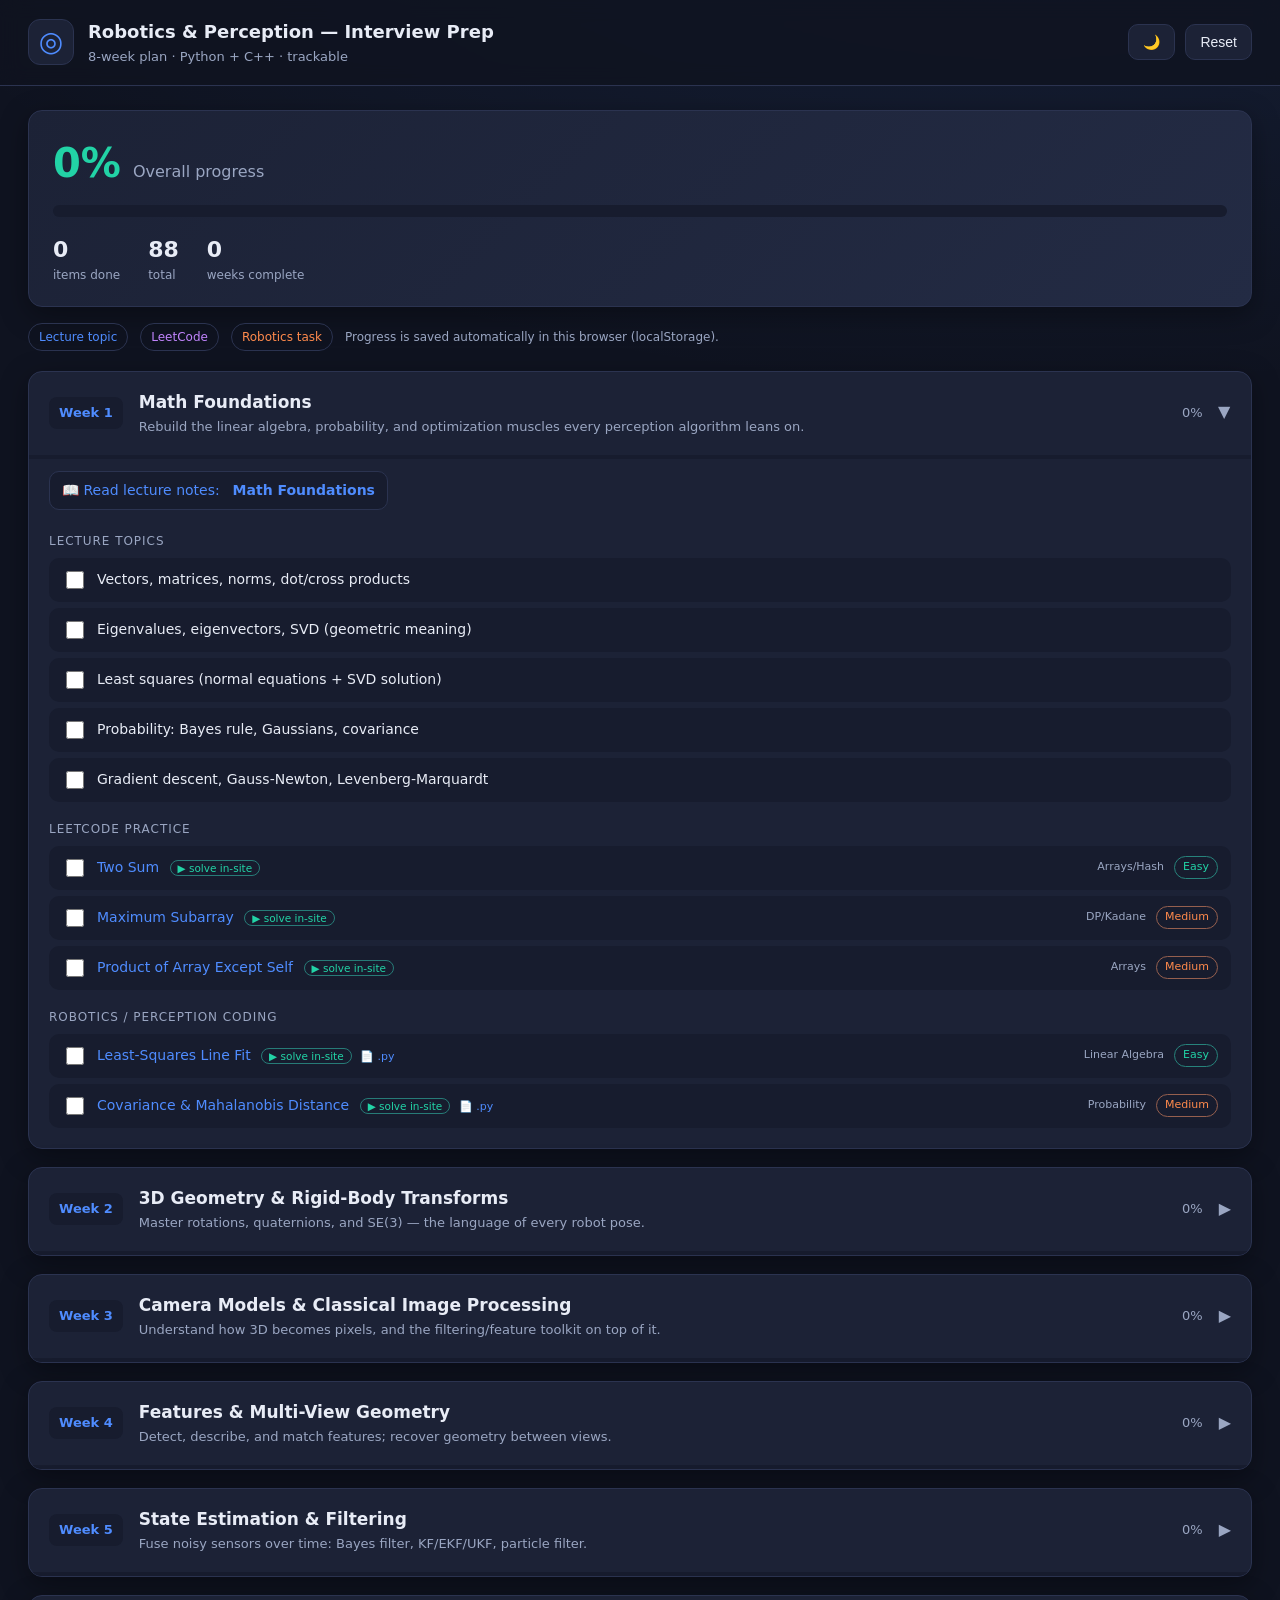
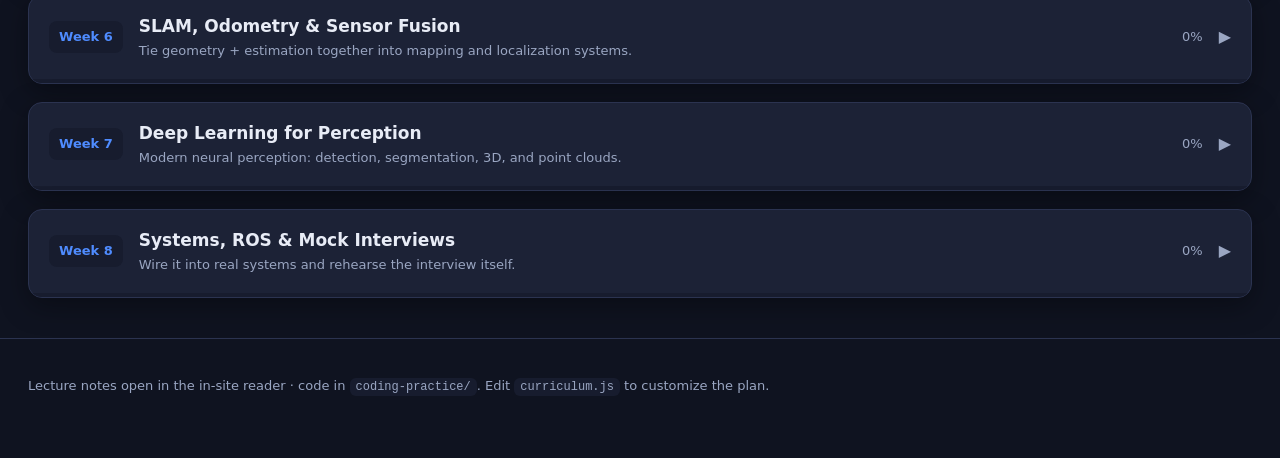
==== index.html @ abfc3ccd "Add SVG diagrams for epipolar geometry, Kalman filter loop, pinhole camera model, and SLAM pose grap" ====
<!DOCTYPE html>
<html lang="en">
<head>
  <meta charset="UTF-8" />
  <meta name="viewport" content="width=device-width, initial-scale=1.0" />
  <title>Robotics & Perception — Interview Prep Tracker</title>
  <link rel="stylesheet" href="style.css" />
  <link rel="preconnect" href="https://fonts.googleapis.com" />
</head>
<body>
  <header class="topbar">
    <div class="brand">
      <span class="logo">◎</span>
      <div>
        <h1>Robotics &amp; Perception — Interview Prep</h1>
        <p class="subtitle">8-week plan · Python + C++ · trackable</p>
      </div>
    </div>
    <div class="header-actions">
      <button id="theme-btn" class="ghost-btn" title="Toggle theme">🌙</button>
      <button id="reset-btn" class="ghost-btn danger" title="Reset all progress">Reset</button>
    </div>
  </header>

  <section class="dashboard">
    <div class="overall-card">
      <div class="overall-text">
        <span class="big-pct" id="overall-pct">0%</span>
        <span class="overall-label">Overall progress</span>
      </div>
      <div class="progress-track big"><div class="progress-fill" id="overall-fill"></div></div>
      <div class="stat-row">
        <div class="stat"><span id="done-count">0</span><label>items done</label></div>
        <div class="stat"><span id="total-count">0</span><label>total</label></div>
        <div class="stat"><span id="streak">0</span><label>weeks complete</label></div>
      </div>
    </div>
    <div class="legend">
      <span class="chip topic">Lecture topic</span>
      <span class="chip lc">LeetCode</span>
      <span class="chip rob">Robotics task</span>
      <span class="hint">Progress is saved automatically in this browser (localStorage).</span>
    </div>
  </section>

  <main id="weeks"></main>

  <footer>
    <p>Lecture notes open in the in-site reader · code in <code>coding-practice/</code>.
       Edit <code>curriculum.js</code> to customize the plan.</p>
  </footer>

  <script src="curriculum.js"></script>
  <script src="app.js"></script>
</body>
</html>
---- style.css ----
:root {
  --bg: #0f1320;
  --bg-soft: #171c2e;
  --card: #1c2236;
  --card-2: #232b44;
  --text: #e8ecf6;
  --muted: #9aa6c2;
  --accent: #4f8cff;
  --accent-2: #22d3a6;
  --rob: #ff8a4c;
  --lc: #c084fc;
  --topic: #4f8cff;
  --danger: #ff5d6c;
  --border: #2b3350;
  --shadow: 0 8px 28px rgba(0,0,0,.35);
  --radius: 14px;
}
[data-theme="light"] {
  --bg: #f3f5fb; --bg-soft: #e9edf7; --card: #ffffff; --card-2: #f4f6fc;
  --text: #1a2238; --muted: #5b6786; --border: #dce2f0;
  --shadow: 0 8px 24px rgba(40,60,120,.10);
}
* { box-sizing: border-box; }
body {
  margin: 0; background: radial-gradient(1200px 600px at 80% -10%, rgba(79,140,255,.12), transparent), var(--bg);
  color: var(--text);
  font-family: system-ui, -apple-system, "Segoe UI", Roboto, Helvetica, Arial, sans-serif;
  line-height: 1.5;
}
.topbar {
  display: flex; justify-content: space-between; align-items: center;
  padding: 18px 28px; border-bottom: 1px solid var(--border);
  position: sticky; top: 0; backdrop-filter: blur(10px);
  background: color-mix(in srgb, var(--bg) 80%, transparent); z-index: 10;
}
.brand { display: flex; gap: 14px; align-items: center; }
.logo {
  font-size: 28px; color: var(--accent);
  background: var(--card); border: 1px solid var(--border);
  width: 46px; height: 46px; display: grid; place-items: center; border-radius: 12px;
}
.topbar h1 { font-size: 18px; margin: 0; }
.subtitle { margin: 2px 0 0; color: var(--muted); font-size: 13px; }
.header-actions { display: flex; gap: 10px; }
.ghost-btn {
  background: var(--card); color: var(--text); border: 1px solid var(--border);
  padding: 9px 14px; border-radius: 10px; cursor: pointer; font-size: 14px;
}
.ghost-btn:hover { border-color: var(--accent); }
.ghost-btn.danger:hover { border-color: var(--danger); color: var(--danger); }

.dashboard { padding: 24px 28px 4px; display: grid; gap: 16px; }
.overall-card {
  background: linear-gradient(135deg, var(--card), var(--card-2));
  border: 1px solid var(--border); border-radius: var(--radius);
  padding: 22px 24px; box-shadow: var(--shadow);
}
.overall-text { display: flex; align-items: baseline; gap: 12px; }
.big-pct { font-size: 40px; font-weight: 700; color: var(--accent-2); }
.overall-label { color: var(--muted); }
.progress-track { background: var(--bg-soft); border-radius: 999px; overflow: hidden; height: 8px; margin-top: 12px; }
.progress-track.big { height: 12px; }
.progress-fill { height: 100%; width: 0%; background: linear-gradient(90deg, var(--accent), var(--accent-2)); transition: width .4s ease; }
.stat-row { display: flex; gap: 28px; margin-top: 16px; }
.stat span { font-size: 22px; font-weight: 700; }
.stat label { display: block; color: var(--muted); font-size: 12px; }

.legend { display: flex; gap: 12px; align-items: center; flex-wrap: wrap; }
.chip { font-size: 12px; padding: 4px 10px; border-radius: 999px; border: 1px solid var(--border); }
.chip.topic { color: var(--topic); } .chip.lc { color: var(--lc); } .chip.rob { color: var(--rob); }
.hint { color: var(--muted); font-size: 12px; }

main { padding: 16px 28px 40px; display: grid; gap: 18px; }
.week-card { background: var(--card); border: 1px solid var(--border); border-radius: var(--radius); box-shadow: var(--shadow); overflow: hidden; }
.week-head { display: flex; align-items: center; gap: 16px; padding: 18px 20px; cursor: pointer; }
.week-num { font-weight: 700; font-size: 13px; color: var(--accent); background: var(--bg-soft); padding: 6px 10px; border-radius: 8px; white-space: nowrap; }
.week-head h2 { font-size: 17px; margin: 0; flex: 1; }
.week-goal { color: var(--muted); font-size: 13px; margin: 2px 0 0; font-weight: 400; }
.week-pct { font-size: 13px; color: var(--muted); min-width: 42px; text-align: right; }
.chevron { color: var(--muted); transition: transform .25s; }
.week-card.open .chevron { transform: rotate(90deg); }
.week-mini-track { height: 4px; background: var(--bg-soft); }
.week-mini-fill { height: 100%; width: 0; background: linear-gradient(90deg, var(--accent), var(--accent-2)); transition: width .35s; }

.week-body { display: none; padding: 6px 20px 20px; }
.week-card.open .week-body { display: block; }
.section-title { font-size: 12px; letter-spacing: .08em; text-transform: uppercase; color: var(--muted); margin: 18px 0 8px; display: flex; align-items: center; gap: 8px; }
.lecture-link { display: inline-flex; align-items: center; gap: 8px; margin: 6px 0 4px; padding: 8px 12px; background: var(--bg-soft); border: 1px solid var(--border); border-radius: 10px; color: var(--accent); text-decoration: none; font-size: 14px; }
.lecture-link:hover { border-color: var(--accent); }

ul.items { list-style: none; padding: 0; margin: 0; display: grid; gap: 6px; }
li.item { display: flex; align-items: center; gap: 10px; padding: 9px 12px; background: var(--bg-soft); border: 1px solid transparent; border-radius: 10px; }
li.item:hover { border-color: var(--border); }
li.item.checked { opacity: .55; }
li.item.checked .item-label { text-decoration: line-through; }
.item input { width: 18px; height: 18px; accent-color: var(--accent-2); cursor: pointer; flex-shrink: 0; }
.item-label { flex: 1; font-size: 14px; }
.item a { color: var(--accent); text-decoration: none; }
.item a:hover { text-decoration: underline; }
.badge { font-size: 11px; padding: 2px 8px; border-radius: 999px; border: 1px solid var(--border); color: var(--muted); white-space: nowrap; }
.badge.Easy { color: var(--accent-2); border-color: color-mix(in srgb, var(--accent-2) 50%, var(--border)); }
.badge.Medium { color: var(--rob); border-color: color-mix(in srgb, var(--rob) 50%, var(--border)); }
.badge.Hard { color: var(--danger); border-color: color-mix(in srgb, var(--danger) 50%, var(--border)); }
.tag { font-size: 11px; color: var(--muted); }

footer { padding: 24px 28px 50px; color: var(--muted); font-size: 13px; border-top: 1px solid var(--border); }
code { background: var(--bg-soft); padding: 2px 6px; border-radius: 6px; font-size: 12px; }

/* ====================== Lecture reader ====================== */
.back-link { color: var(--muted); text-decoration: none; font-size: 13px; }
.back-link:hover { color: var(--accent); }
a.logo { text-decoration: none; }

.reader-layout {
  display: grid;
  grid-template-columns: 260px minmax(0, 1fr) 240px;
  gap: 28px;
  max-width: 1400px;
  margin: 0 auto;
  padding: 24px 28px 60px;
  align-items: start;
}
.sidebar-title {
  font-size: 11px; letter-spacing: .1em; text-transform: uppercase;
  color: var(--muted); margin: 4px 0 10px; font-weight: 600;
}
.lec-sidebar, .lec-toc { position: sticky; top: 90px; align-self: start; }

#lec-nav { display: grid; gap: 4px; }
.lec-nav-item {
  display: flex; gap: 10px; align-items: center;
  padding: 9px 11px; border-radius: 9px; text-decoration: none;
  color: var(--text); font-size: 13.5px; border: 1px solid transparent;
}
.lec-nav-item:hover { background: var(--bg-soft); }
.lec-nav-item.active { background: var(--card); border-color: var(--accent); color: var(--accent); }
.lec-nav-num {
  font-size: 11px; font-weight: 700; color: var(--accent);
  background: var(--bg-soft); border-radius: 6px; padding: 3px 7px; min-width: 30px; text-align: center;
}
.lec-nav-item.active .lec-nav-num { background: var(--accent); color: #fff; }

/* center article */
.lec-main { min-width: 0; }
#lec-article {
  background: var(--card); border: 1px solid var(--border); border-radius: 16px;
  padding: 36px 44px; box-shadow: var(--shadow);
}
.lec-week-badge {
  display: inline-block; font-size: 12px; font-weight: 700; color: #fff;
  background: linear-gradient(90deg, var(--accent), var(--accent-2));
  padding: 4px 10px; border-radius: 999px; margin-right: 12px; vertical-align: middle;
}
#lec-title { font-size: 30px; line-height: 1.2; margin: 0 0 8px; }
#lec-body { font-size: 15.5px; line-height: 1.7; color: var(--text); }
#lec-body h2 {
  font-size: 21px; margin: 34px 0 12px; padding-top: 8px;
  border-top: 1px solid var(--border); scroll-margin-top: 90px;
}
#lec-body h2:first-child { border-top: none; }
#lec-body h3 { font-size: 16.5px; margin: 22px 0 8px; color: var(--accent-2); scroll-margin-top: 90px; }
#lec-body p { margin: 12px 0; }
#lec-body ul, #lec-body ol { margin: 12px 0; padding-left: 24px; }
#lec-body li { margin: 6px 0; }
#lec-body ul ul { margin: 4px 0; }
#lec-body strong { color: var(--text); }
#lec-body a { color: var(--accent); }
#lec-body code {
  background: var(--bg-soft); color: var(--accent-2);
  padding: 2px 6px; border-radius: 6px; font-size: 13px;
  font-family: ui-monospace, "SF Mono", Menlo, Consolas, monospace;
}
.lec-pre {
  background: #0b0e18; border: 1px solid var(--border); border-radius: 10px;
  padding: 14px 16px; overflow-x: auto; margin: 14px 0;
}
[data-theme="light"] .lec-pre { background: #f1f4fb; }
.lec-pre code {
  background: none; color: #cfe3ff; padding: 0; font-size: 13px; line-height: 1.5;
  font-family: ui-monospace, "SF Mono", Menlo, Consolas, monospace; white-space: pre;
}
[data-theme="light"] .lec-pre code { color: #2a3a66; }
.lec-callout {
  margin: 16px 0; padding: 14px 18px;
  background: color-mix(in srgb, var(--accent) 10%, var(--card));
  border-left: 4px solid var(--accent); border-radius: 0 10px 10px 0;
  color: var(--text);
}
.lec-img {
  display: block; max-width: 100%; height: auto; margin: 18px auto;
  border: 1px solid var(--border); border-radius: 10px; background: #0f1320;
}
.lec-table-wrap { overflow-x: auto; margin: 16px 0; }
.lec-table { border-collapse: collapse; width: 100%; font-size: 13.5px; }
.lec-table th, .lec-table td { border: 1px solid var(--border); padding: 8px 12px; text-align: left; vertical-align: top; }
.lec-table th { background: var(--bg-soft); color: var(--accent); }
.lec-table tr:nth-child(even) td { background: color-mix(in srgb, var(--bg-soft) 50%, transparent); }
#lec-body hr { border: none; border-top: 1px solid var(--border); margin: 24px 0; }

/* prev/next */
.lec-prevnext { display: flex; justify-content: space-between; gap: 12px; margin-top: 22px; }
.pn-btn {
  flex: 1; padding: 14px 16px; background: var(--card); border: 1px solid var(--border);
  border-radius: 12px; text-decoration: none; color: var(--text); font-size: 13.5px;
}
.pn-btn:hover { border-color: var(--accent); color: var(--accent); }
.pn-btn:last-child { text-align: right; }
.pn-btn.disabled { visibility: hidden; }

/* right TOC */
#toc-nav { display: grid; gap: 2px; border-left: 2px solid var(--border); }
.toc-item {
  text-decoration: none; color: var(--muted); font-size: 12.5px;
  padding: 5px 12px; border-left: 2px solid transparent; margin-left: -2px;
}
.toc-item.lvl3 { padding-left: 24px; font-size: 12px; }
.toc-item:hover { color: var(--text); }
.toc-item.active { color: var(--accent); border-left-color: var(--accent); }

.toc-fab { display: none; }

@media (max-width: 1100px) {
  .reader-layout { grid-template-columns: 220px minmax(0,1fr); }
  .lec-toc { display: none; position: fixed; right: 16px; bottom: 70px; top: auto;
    width: 250px; max-height: 60vh; overflow-y: auto; background: var(--card);
    border: 1px solid var(--border); border-radius: 12px; padding: 14px; box-shadow: var(--shadow); z-index: 30; }
  .lec-toc.open { display: block; }
  .toc-fab { display: grid; place-items: center; position: fixed; right: 18px; bottom: 18px;
    width: 52px; height: 52px; border-radius: 50%; background: var(--accent); color: #fff;
    border: none; font-size: 22px; cursor: pointer; z-index: 31; box-shadow: var(--shadow); }
}
@media (max-width: 760px) {
  .reader-layout { grid-template-columns: 1fr; }
  .lec-sidebar { position: static; }
  #lec-nav { grid-auto-flow: row; }
  #lec-article { padding: 24px 20px; }
}

/* ---- interview Q&A collapsibles ---- */
.qa {
  border: 1px solid var(--border); border-radius: 10px; margin: 10px 0;
  background: var(--bg-soft); overflow: hidden;
}
.qa[open] { border-color: color-mix(in srgb, var(--accent) 45%, var(--border)); }
.qa summary {
  cursor: pointer; padding: 13px 16px; font-weight: 600; color: var(--text);
  list-style: none; display: flex; gap: 11px; align-items: flex-start; user-select: none;
}
.qa summary:hover { color: var(--accent); }
.qa summary::-webkit-details-marker { display: none; }
.qa summary::before {
  content: "▸"; color: var(--accent); flex-shrink: 0; transition: transform .2s; line-height: 1.5;
}
.qa[open] summary::before { transform: rotate(90deg); }
.qa[open] summary { border-bottom: 1px solid var(--border); }
.qa .qa-body { padding: 6px 18px 14px 40px; font-size: 14.5px; }
.qa .qa-body > :first-child { margin-top: 10px; }
.qa .qa-body > :last-child { margin-bottom: 2px; }

/* ====================== Practice page ====================== */
.practice-layout {
  display: grid;
  grid-template-columns: 230px minmax(320px, 1fr) minmax(420px, 1.1fr);
  gap: 0; height: calc(100vh - 83px);
}
.prob-sidebar { border-right: 1px solid var(--border); overflow-y: auto; padding: 16px 12px; }
#prob-nav { display: grid; gap: 3px; }
.prob-week { font-size: 11px; letter-spacing: .08em; text-transform: uppercase; color: var(--muted); margin: 12px 6px 4px; }
.prob-item {
  display: flex; align-items: center; gap: 8px; padding: 8px 9px; border-radius: 8px;
  text-decoration: none; color: var(--text); font-size: 13px; border: 1px solid transparent;
}
.prob-item:hover { background: var(--bg-soft); }
.prob-item.active { background: var(--card); border-color: var(--accent); }
.pi-check { color: var(--accent-2); width: 14px; flex-shrink: 0; }
.pi-title { flex: 1; overflow: hidden; text-overflow: ellipsis; white-space: nowrap; }

.prob-main { overflow-y: auto; padding: 22px 26px; border-right: 1px solid var(--border); }
.prob-head { margin-bottom: 10px; }
.prob-head h2 { margin: 0 0 8px; font-size: 22px; }
.prob-meta { display: flex; gap: 10px; align-items: center; }
.solved-flag { color: var(--accent-2); font-size: 12px; font-weight: 600; }
#prob-statement { font-size: 14.5px; line-height: 1.65; color: var(--text); }
#prob-statement code { background: var(--bg-soft); padding: 2px 6px; border-radius: 6px; font-size: 12.5px; color: var(--accent-2); }
.io-h { font-size: 12px; text-transform: uppercase; letter-spacing: .07em; color: var(--muted); margin: 18px 0 6px; }
.io-spec { background: var(--bg-soft); border: 1px solid var(--border); border-radius: 8px; padding: 10px 12px; font-size: 12.5px; white-space: pre-wrap; margin: 0; }
.example { margin: 10px 0; }
.ex-label { font-size: 12px; color: var(--muted); margin-bottom: 4px; }
.ex-grid { display: grid; grid-template-columns: 1fr 1fr; gap: 10px; }
.ex-grid span, .case-body span { font-size: 11px; color: var(--muted); display: block; margin-bottom: 2px; }
.ex-grid pre, .case-body pre {
  background: var(--bg-soft); border: 1px solid var(--border); border-radius: 8px;
  padding: 8px 10px; margin: 0; font-size: 12.5px; white-space: pre-wrap; overflow-x: auto;
  font-family: ui-monospace, Menlo, Consolas, monospace;
}

/* editor */
.editor-pane { display: flex; flex-direction: column; min-width: 0; background: var(--bg-soft); }
.editor-bar { display: flex; justify-content: space-between; align-items: center; padding: 10px 14px; border-bottom: 1px solid var(--border); gap: 10px; flex-wrap: wrap; }
.lang-toggle { display: inline-flex; background: var(--card); border: 1px solid var(--border); border-radius: 8px; overflow: hidden; }
.lang-btn { background: transparent; border: none; color: var(--muted); padding: 7px 16px; cursor: pointer; font-size: 13px; }
.lang-btn.active { background: var(--accent); color: #fff; }
.editor-actions { display: flex; gap: 8px; }
.primary-btn { background: var(--accent-2); color: #06231b; border: none; padding: 9px 16px; border-radius: 9px; font-weight: 700; cursor: pointer; font-size: 13px; }
.primary-btn:hover { filter: brightness(1.08); }
.primary-btn:disabled, .ghost-btn:disabled { opacity: .5; cursor: not-allowed; }
#code {
  flex: 1; min-height: 200px; resize: none; border: none; outline: none;
  background: #0b0e18; color: #d7e3ff; padding: 16px; font-size: 13.5px; line-height: 1.55;
  font-family: ui-monospace, "SF Mono", Menlo, Consolas, monospace; tab-size: 4;
}
[data-theme="light"] #code { background: #0f1320; color: #d7e3ff; }

/* console */
.console { border-top: 1px solid var(--border); background: var(--card); max-height: 42%; overflow-y: auto; }
.console-head { display: flex; justify-content: space-between; align-items: center; padding: 8px 14px; font-size: 12px; color: var(--muted); position: sticky; top: 0; background: var(--card); border-bottom: 1px solid var(--border); }
.console-hint { font-size: 11px; opacity: .8; }
#results { padding: 10px 14px; }
.run-status { padding: 8px 10px; border-radius: 8px; font-size: 13.5px; font-weight: 600; margin-bottom: 8px; }
.run-status.ok { background: color-mix(in srgb, var(--accent-2) 18%, var(--card)); color: var(--accent-2); }
.run-status.fail, .run-status.err { background: color-mix(in srgb, var(--danger) 16%, var(--card)); color: var(--danger); }
.case { border: 1px solid var(--border); border-radius: 8px; margin: 6px 0; overflow: hidden; }
.case.pass { border-color: color-mix(in srgb, var(--accent-2) 40%, var(--border)); }
.case.failcase { border-color: color-mix(in srgb, var(--danger) 45%, var(--border)); }
.case summary { cursor: pointer; padding: 8px 12px; font-size: 13px; font-weight: 600; }
.case.pass summary { color: var(--accent-2); } .case.failcase summary { color: var(--danger); }
.case-body { display: grid; grid-template-columns: 1fr 1fr 1fr; gap: 8px; padding: 4px 12px 12px; }
.case-body pre { font-size: 12px; }
.err-out { background: color-mix(in srgb, var(--danger) 12%, var(--card)) !important; color: var(--danger) !important; white-space: pre-wrap; }

@media (max-width: 1200px) {
  .practice-layout { grid-template-columns: 200px 1fr; height: auto; }
  .editor-pane { grid-column: 1 / -1; height: 80vh; border-top: 1px solid var(--border); }
  .case-body, .ex-grid { grid-template-columns: 1fr; }
}
@media (max-width: 760px) {
  .practice-layout { grid-template-columns: 1fr; }
  .prob-sidebar { border-right: none; border-bottom: 1px solid var(--border); max-height: 200px; }
}

/* in-site solve chips on the tracker */
.solve-chip { font-size: 10.5px; color: var(--accent-2); border: 1px solid color-mix(in srgb, var(--accent-2) 45%, var(--border)); border-radius: 999px; padding: 1px 7px; margin-left: 6px; white-space: nowrap; }
.mini-solved { color: var(--accent-2); font-weight: 700; margin-right: 5px; }

/* practice: category filter + chips */
.prob-filter { display: flex; gap: 4px; margin-bottom: 10px; }
.filt-btn { flex: 1; background: var(--card); border: 1px solid var(--border); color: var(--muted); font-size: 11.5px; padding: 5px 6px; border-radius: 7px; cursor: pointer; }
.filt-btn.active { background: var(--accent); color: #fff; border-color: var(--accent); }
.pi-cat { font-size: 9px; font-weight: 700; padding: 1px 5px; border-radius: 5px; flex-shrink: 0; letter-spacing: .03em; }
.pi-cat.leetcode { color: var(--lc); border: 1px solid color-mix(in srgb, var(--lc) 45%, var(--border)); }
.pi-cat.robotics { color: var(--rob); border: 1px solid color-mix(in srgb, var(--rob) 45%, var(--border)); }
.cat-chip { font-size: 11px; padding: 2px 9px; border-radius: 999px; border: 1px solid var(--border); }
.cat-chip.leetcode { color: var(--lc); } .cat-chip.robotics { color: var(--rob); }
.lecture-chip { font-size: 11px; padding: 2px 9px; border-radius: 999px; text-decoration: none; color: var(--accent); border: 1px solid color-mix(in srgb, var(--accent) 40%, var(--border)); }
.lecture-chip:hover { background: color-mix(in srgb, var(--accent) 12%, transparent); }
.ref-link { font-size: 11px; color: var(--muted); text-decoration: none; margin-left: 4px; }
.ref-link:hover { color: var(--accent); }

/* lecture: "practice for this week" panel */
.lec-practice { margin-top: 30px; padding-top: 8px; border-top: 1px solid var(--border); }
.lec-practice-list { list-style: none; padding: 0; margin: 12px 0 0; display: grid; gap: 6px; }
.lec-practice-list li { display: flex; align-items: center; gap: 10px; padding: 9px 12px; background: var(--bg-soft); border: 1px solid var(--border); border-radius: 10px; font-size: 14px; }
.lec-practice-list a { color: var(--accent); text-decoration: none; flex: 1; }
.lec-practice-list a:hover { text-decoration: underline; }
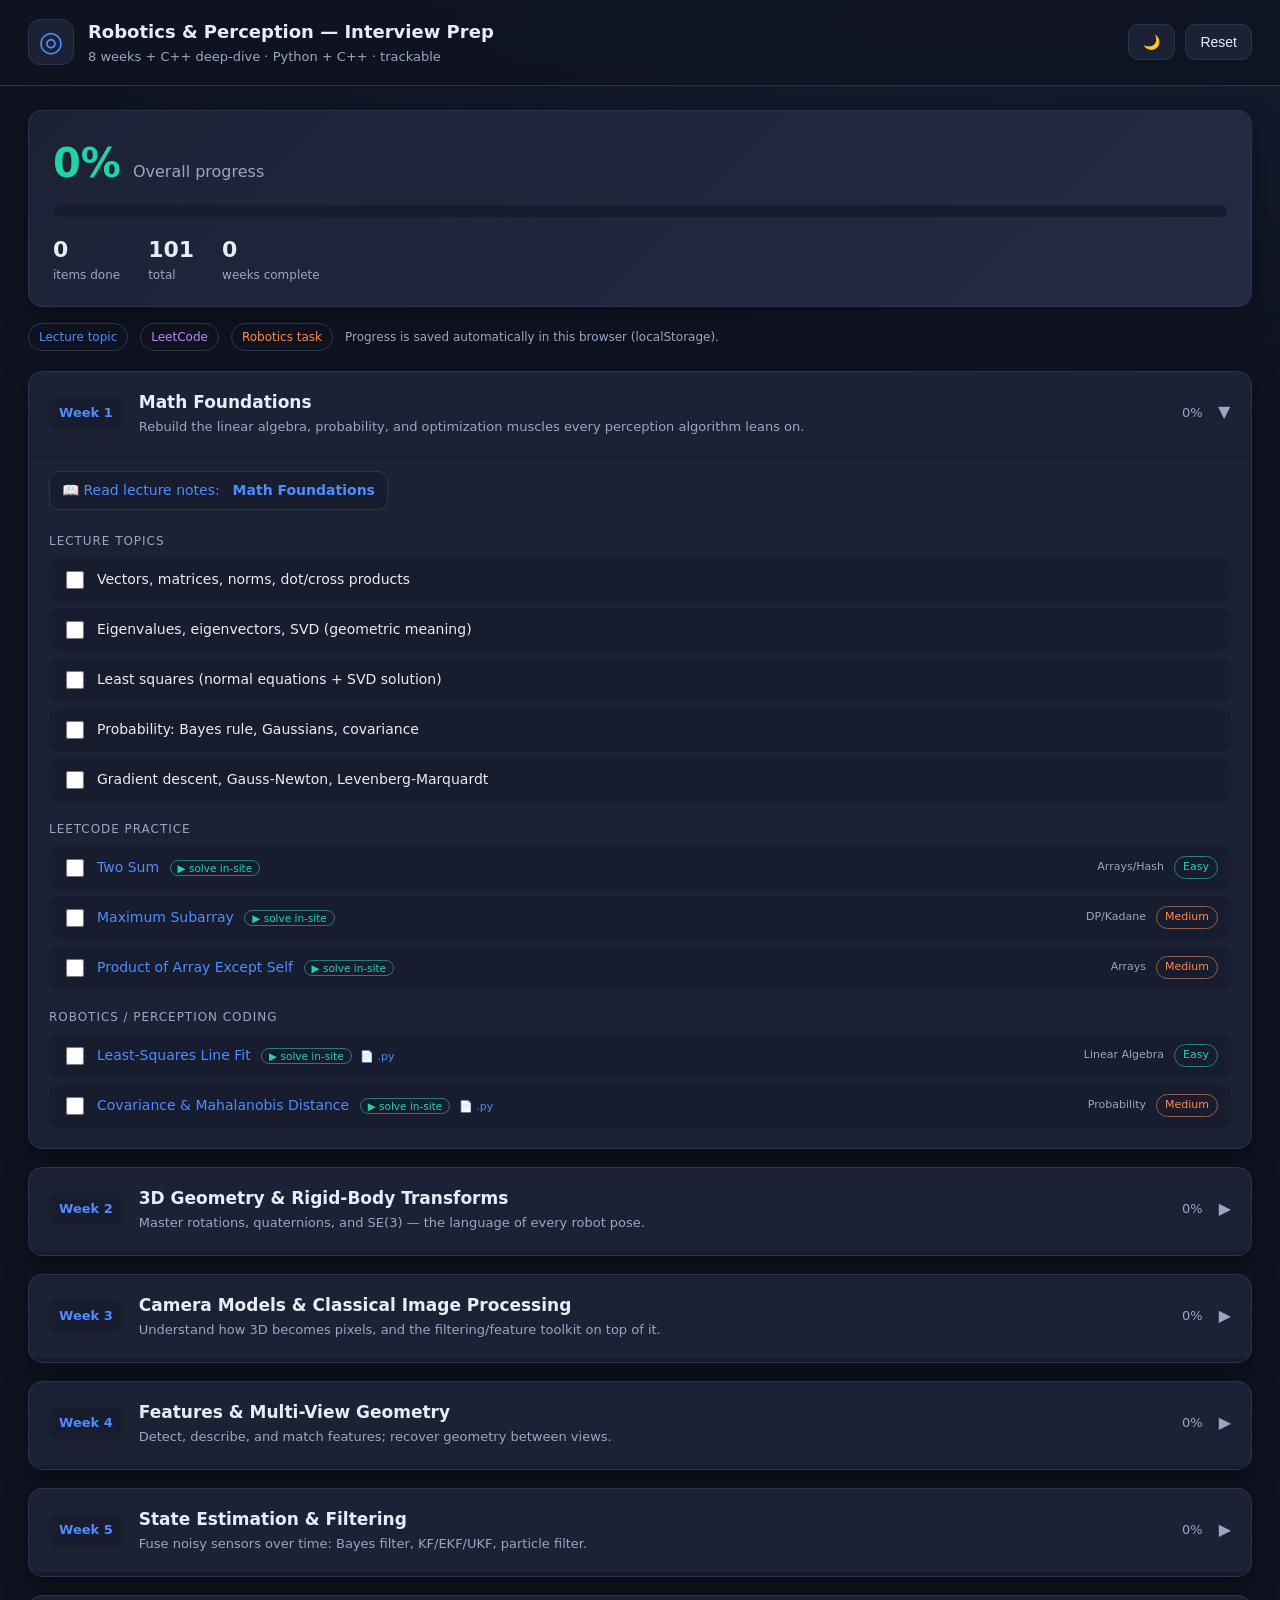
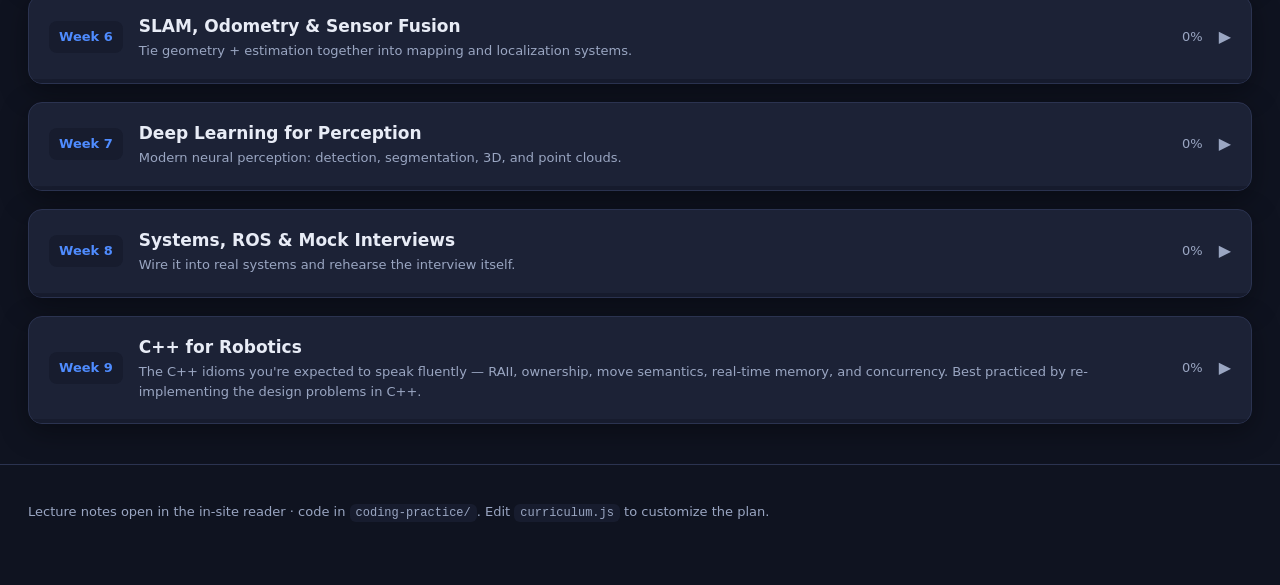
==== commit ab1380bc: "Add Week 9: C++ for Robotics lecture + interview Q&A - New lecture study-materials/09-cpp-for-roboti" ====
--- a/index.html
+++ b/index.html
@@ -13,7 +13,7 @@
       <span class="logo">◎</span>
       <div>
         <h1>Robotics &amp; Perception — Interview Prep</h1>
-        <p class="subtitle">8-week plan · Python + C++ · trackable</p>
+        <p class="subtitle">8 weeks + C++ deep-dive · Python + C++ · trackable</p>
       </div>
     </div>
     <div class="header-actions">
